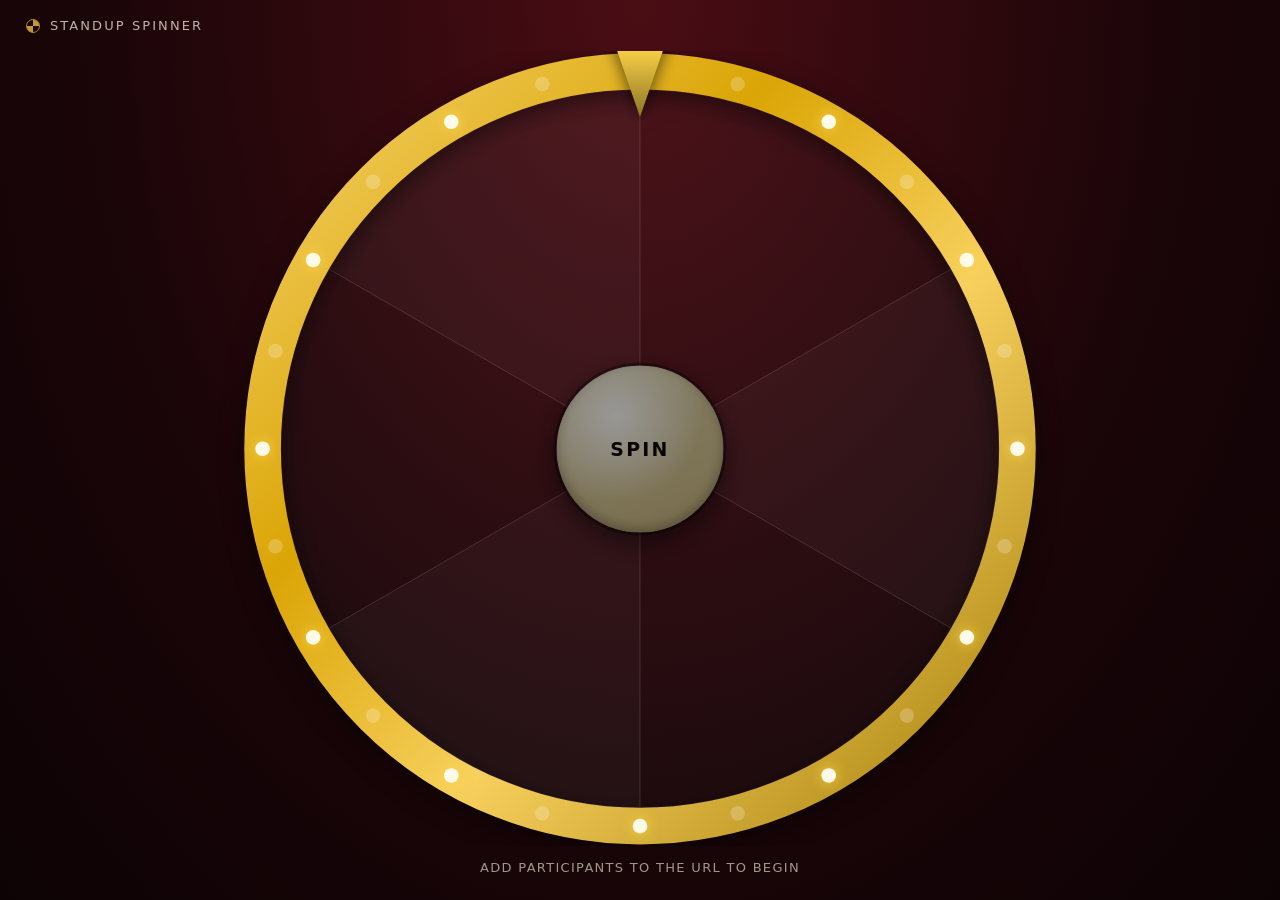
==== index.html @ c81815bb "Domain model, decisions, wheel logic and canvas renderer CONTEXT.md and six ADRs capture the design " ====
<!DOCTYPE html>
<html lang="en">
<head>
<meta charset="utf-8">
<meta name="viewport" content="width=device-width, initial-scale=1, viewport-fit=cover">
<title>Standup Spinner</title>
<meta name="description" content="Spin the wheel to pick who speaks next at standup.">
<link rel="stylesheet" href="styles.css">
</head>
<body>
<div id="app">
  <div class="bg-image" id="bgImage"></div>
  <div class="bg-scrim"></div>

  <header class="topbar">
    <div class="brand">
      <span class="brand-mark" aria-hidden="true"></span>
      <span class="brand-name">Standup Spinner</span>
    </div>
  </header>

  <main class="stage" id="stage">
    <div class="wheel-area">
      <div class="wheel-wrap">
        <canvas id="wheel"></canvas>
        <button id="spinBtn" class="hub" type="button">
          <span class="hub-label">Spin</span>
        </button>
      </div>
      <p class="wheel-caption" id="caption"></p>
    </div>
  </main>

  <div class="sr-only" id="announcer" aria-live="polite" role="status"></div>
</div>
<script src="app.js"></script>
</body>
</html>
---- styles.css ----
/* Standup Spinner — theme values arrive as custom properties set by app.js */

:root {
  --bg: radial-gradient(ellipse at 50% 0%, #4a0d14 0%, #1a0508 60%, #0d0305 100%);
  --accent: #ffd447;
  --rim: #f2b705;
  --text: #fff6e5;
  --scrim: 0;
  --ui-font: "Avenir Next", "Segoe UI", system-ui, -apple-system, sans-serif;
}

* { box-sizing: border-box; }

html, body {
  height: 100%;
  margin: 0;
  overflow: hidden;
  background: #0d0305;
}

body {
  font-family: var(--ui-font);
  color: var(--text);
  -webkit-font-smoothing: antialiased;
}

#app {
  position: relative;
  height: 100%;
  display: flex;
  flex-direction: column;
  background: var(--bg);
}

/* The custom background image is a layer behind everything and never spins.
   It fades in when it arrives; nothing waits on it. */
.bg-image {
  position: absolute;
  inset: 0;
  background-size: cover;
  background-position: center;
  opacity: 0;
  transition: opacity .6s ease;
  pointer-events: none;
}
.bg-image.loaded { opacity: 1; }

/* Scrim keeps labels readable over any image the user points us at. */
.bg-scrim {
  position: absolute;
  inset: 0;
  background: var(--bg);
  opacity: var(--scrim);
  pointer-events: none;
  transition: opacity .6s ease;
}

.topbar {
  position: relative;
  display: flex;
  align-items: center;
  justify-content: space-between;
  padding: 18px 26px;
  flex: 0 0 auto;
}

.brand {
  display: flex;
  align-items: center;
  gap: 10px;
  font-size: 13px;
  letter-spacing: .16em;
  text-transform: uppercase;
  opacity: .72;
}

.brand-mark {
  width: 14px;
  height: 14px;
  border-radius: 50%;
  background: conic-gradient(var(--accent) 0 25%, transparent 0 50%, var(--accent) 0 75%, transparent 0);
  border: 1px solid var(--rim);
}

.stage {
  position: relative;
  flex: 1 1 auto;
  display: flex;
  align-items: center;
  justify-content: center;
  min-height: 0;
  padding: 0 24px 24px;
}

.wheel-area {
  display: flex;
  flex-direction: column;
  align-items: center;
  gap: 14px;
  height: 100%;
  width: 100%;
  min-height: 0;
}

/* The wrap just claims the leftover space; the canvas centres a circle in
   whatever shape that turns out to be. */
.wheel-wrap {
  position: relative;
  flex: 1 1 auto;
  min-height: 0;
  width: 100%;
}

#wheel {
  display: block;
  width: 100%;
  height: 100%;
}

/* The hub is the spin button: the most obvious thing on screen should be
   the thing you press. */
.hub {
  position: absolute;
  left: 50%;
  top: 50%;
  transform: translate(-50%, -50%);
  border-radius: 50%;
  border: none;
  padding: 0;
  cursor: pointer;
  font-family: inherit;
  color: #1a0508;
  background:
    radial-gradient(circle at 35% 30%, rgba(255,255,255,.95), rgba(255,255,255,0) 55%),
    linear-gradient(160deg, var(--accent), var(--rim));
  box-shadow:
    0 0 0 3px rgba(0,0,0,.35),
    0 10px 28px rgba(0,0,0,.55),
    inset 0 -4px 12px rgba(0,0,0,.28);
  transition: transform .12s ease, box-shadow .2s ease, filter .2s ease;
}

.hub:hover:not(:disabled) { transform: translate(-50%, -50%) scale(1.045); }
.hub:active:not(:disabled) { transform: translate(-50%, -50%) scale(.965); }

.hub:focus-visible {
  outline: 3px solid #fff;
  outline-offset: 4px;
}

.hub:disabled {
  cursor: default;
  filter: grayscale(.7) brightness(.6);
}

.hub-label {
  font-size: clamp(11px, 2.1vh, 19px);
  font-weight: 800;
  letter-spacing: .12em;
  text-transform: uppercase;
}

.wheel-caption {
  margin: 0;
  flex: 0 0 auto;
  font-size: 13px;
  letter-spacing: .1em;
  text-transform: uppercase;
  opacity: .6;
  min-height: 1.2em;
  text-align: center;
}

.sr-only {
  position: absolute;
  width: 1px; height: 1px;
  padding: 0; margin: -1px;
  overflow: hidden;
  clip: rect(0 0 0 0);
  white-space: nowrap;
  border: 0;
}

@media (max-width: 700px) {
  .topbar { padding: 12px 16px; }
  .stage { padding: 0 12px 16px; }
}
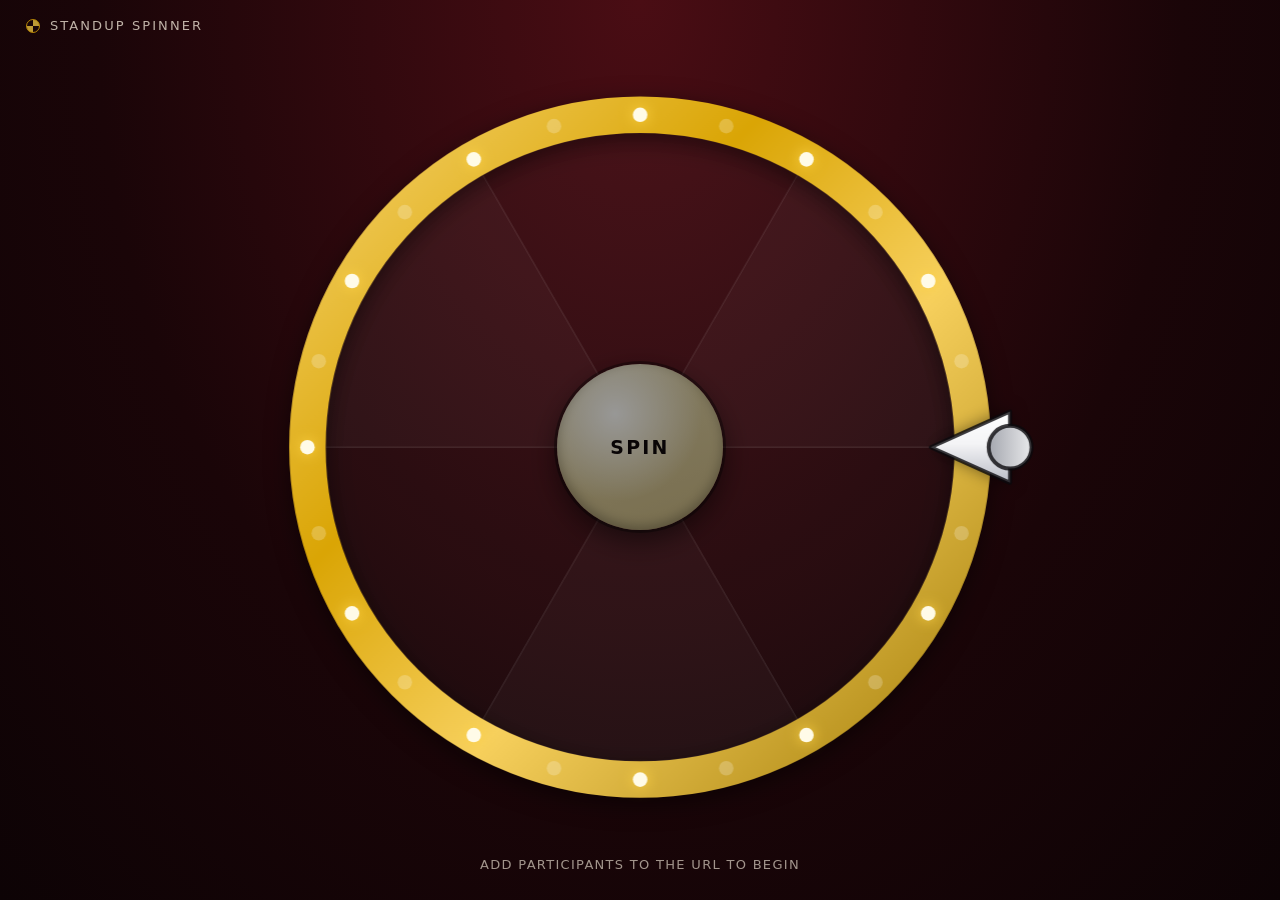
==== commit a814e0c3: "Speaker view, turn timer, overtime and the end card Landing a spin slides the wheel left and hands h" ====
--- a/index.html
+++ b/index.html
@@ -8,7 +8,7 @@
 <link rel="stylesheet" href="styles.css">
 </head>
 <body>
-<div id="app">
+<div id="app" class="state-idle">
   <div class="bg-image" id="bgImage"></div>
   <div class="bg-scrim"></div>
 
@@ -29,6 +29,37 @@
       </div>
       <p class="wheel-caption" id="caption"></p>
     </div>
+
+    <section class="speaker" id="speaker" aria-labelledby="speakerName">
+      <div class="speaker-inner">
+        <p class="eyebrow">Now speaking</p>
+        <h1 class="speaker-name" id="speakerName"></h1>
+
+        <ul class="prompts" id="prompts"></ul>
+
+        <div class="timer" id="timer">
+          <div class="clock" id="clock">0:00</div>
+          <div class="track"><div class="fill" id="timerFill"></div></div>
+          <div class="timer-controls">
+            <button type="button" class="btn btn-primary" id="timerToggle">Start</button>
+            <button type="button" class="btn" id="timerReset">Reset</button>
+          </div>
+        </div>
+      </div>
+    </section>
+
+    <section class="endcard" id="endcard" aria-labelledby="endTitle">
+      <div class="endcard-inner">
+        <p class="eyebrow">That's standup</p>
+        <h1 class="end-title" id="endTitle"></h1>
+        <p class="end-sub" id="endSub"></p>
+        <ol class="order" id="order"></ol>
+        <div class="end-actions">
+          <button type="button" class="btn btn-primary" id="newRound">New round</button>
+          <button type="button" class="btn" id="copyLink">Copy board link</button>
+        </div>
+      </div>
+    </section>
   </main>
 
   <div class="sr-only" id="announcer" aria-live="polite" role="status"></div>
--- a/styles.css
+++ b/styles.css
@@ -85,22 +85,29 @@
 .stage {
   position: relative;
   flex: 1 1 auto;
-  display: flex;
-  align-items: center;
-  justify-content: center;
   min-height: 0;
-  padding: 0 24px 24px;
-}
+  display: grid;
+  grid-template-columns: 1fr 0fr;
+  align-items: stretch;
+  gap: 0;
+  padding: 0 clamp(16px, 3vw, 40px) clamp(16px, 3vh, 32px);
+  transition: grid-template-columns .55s cubic-bezier(.22, 1, .36, 1);
+}
+
+/* The wheel slides left and gives up half the stage to the speaker. */
+#app.state-speaking .stage { grid-template-columns: 1fr 1.02fr; }
+#app.state-complete .stage { grid-template-columns: 0fr 1fr; }
 
 .wheel-area {
   display: flex;
   flex-direction: column;
   align-items: center;
   gap: 14px;
-  height: 100%;
-  width: 100%;
+  min-width: 0;
   min-height: 0;
 }
+
+#app.state-complete .wheel-area { opacity: 0; pointer-events: none; }
 
 /* The wrap just claims the leftover space; the canvas centres a circle in
    whatever shape that turns out to be. */
@@ -171,6 +178,207 @@
   text-align: center;
 }
 
+/* ------------------------------------------------------------ speaker view */
+/* Both share the stage's second column: only one is ever visible, and the
+   end card must not wrap onto an implicit third track. */
+.speaker, .endcard {
+  grid-column: 2;
+  grid-row: 1;
+  min-width: 0;
+  overflow: hidden;
+  display: flex;
+  align-items: center;
+  opacity: 0;
+  visibility: hidden;
+  transition: opacity .35s ease .12s, visibility 0s linear .5s;
+}
+
+#app.state-speaking .speaker,
+#app.state-complete .endcard {
+  opacity: 1;
+  visibility: visible;
+  transition: opacity .4s ease .18s, visibility 0s;
+}
+
+/* While the wheel is spinning the outgoing speaker fades back, so nobody
+   reads a stale name and a freshly reset clock as if they were live. */
+#app.spinning .speaker-inner { opacity: .22; }
+
+.speaker-inner, .endcard-inner {
+  transition: opacity .25s ease;
+  width: 100%;
+  padding-left: clamp(16px, 3vw, 44px);
+  max-height: 100%;
+  overflow: auto;
+}
+
+.eyebrow {
+  margin: 0 0 6px;
+  font-size: 12px;
+  letter-spacing: .22em;
+  text-transform: uppercase;
+  opacity: .55;
+}
+
+.speaker-name {
+  margin: 0 0 clamp(14px, 2.4vh, 26px);
+  font-size: clamp(34px, 6.4vw, 84px);
+  line-height: 1.02;
+  letter-spacing: -.02em;
+  font-weight: 800;
+  overflow-wrap: anywhere;
+}
+
+/* A memory aid, not a form. Nobody types into this app during standup. */
+.prompts {
+  list-style: none;
+  margin: 0 0 clamp(18px, 3vh, 34px);
+  padding: 0;
+  display: flex;
+  flex-direction: column;
+  gap: 8px;
+  max-width: 34ch;
+}
+
+.prompts li {
+  position: relative;
+  padding-left: 22px;
+  font-size: clamp(14px, 1.7vh, 19px);
+  opacity: .78;
+}
+
+.prompts li::before {
+  content: "";
+  position: absolute;
+  left: 0;
+  top: .55em;
+  width: 8px;
+  height: 8px;
+  border-radius: 2px;
+  background: var(--accent);
+  opacity: .8;
+}
+
+/* -------------------------------------------------------------------- timer */
+.clock {
+  font-variant-numeric: tabular-nums;
+  font-feature-settings: "tnum";
+  font-size: clamp(40px, 8vh, 92px);
+  font-weight: 700;
+  line-height: 1;
+  letter-spacing: -.02em;
+  transition: color .3s ease;
+}
+
+.timer.warning .clock { color: #ffb020; }
+.timer.overtime .clock { color: #ff5a52; }
+
+.track {
+  margin: 14px 0 18px;
+  height: 7px;
+  border-radius: 4px;
+  background: rgba(255,255,255,.14);
+  overflow: hidden;
+  max-width: 420px;
+}
+
+.fill {
+  height: 100%;
+  width: 100%;
+  border-radius: 4px;
+  background: var(--accent);
+  transform-origin: left center;
+  transition: background-color .3s ease;
+}
+
+.timer.warning .fill { background: #ffb020; }
+.timer.overtime .fill { background: #ff5a52; }
+
+.timer-controls { display: flex; gap: 10px; flex-wrap: wrap; }
+
+.btn {
+  font-family: inherit;
+  font-size: 14px;
+  font-weight: 600;
+  letter-spacing: .04em;
+  padding: 11px 20px;
+  border-radius: 999px;
+  border: 1px solid rgba(255,255,255,.28);
+  background: rgba(255,255,255,.07);
+  color: var(--text);
+  cursor: pointer;
+  transition: background-color .15s ease, transform .1s ease, border-color .15s ease;
+}
+
+.btn:hover { background: rgba(255,255,255,.15); }
+.btn:active { transform: translateY(1px); }
+.btn:focus-visible { outline: 3px solid var(--accent); outline-offset: 2px; }
+
+.btn-primary {
+  background: var(--accent);
+  border-color: transparent;
+  color: #16100a;
+}
+.btn-primary:hover { background: var(--accent); filter: brightness(1.08); }
+
+/* ----------------------------------------------------------------- end card */
+.end-title {
+  margin: 0 0 8px;
+  font-size: clamp(30px, 5vw, 64px);
+  font-weight: 800;
+  letter-spacing: -.02em;
+}
+
+.end-sub {
+  margin: 0 0 clamp(16px, 2.6vh, 28px);
+  font-size: clamp(14px, 1.8vh, 19px);
+  opacity: .7;
+}
+
+.order {
+  list-style: none;
+  counter-reset: turn;
+  margin: 0 0 clamp(18px, 3vh, 30px);
+  padding: 0;
+  display: flex;
+  flex-direction: column;
+  gap: 6px;
+  max-width: 440px;
+}
+
+.order li {
+  counter-increment: turn;
+  display: flex;
+  align-items: baseline;
+  gap: 12px;
+  padding: 9px 14px;
+  border-radius: 10px;
+  background: rgba(255,255,255,.06);
+  font-size: clamp(14px, 1.7vh, 18px);
+}
+
+.order li::before {
+  content: counter(turn);
+  font-size: 12px;
+  opacity: .5;
+  min-width: 1.2em;
+  font-variant-numeric: tabular-nums;
+}
+
+.order .who { font-weight: 600; flex: 1 1 auto; overflow-wrap: anywhere; }
+
+.order .took {
+  font-variant-numeric: tabular-nums;
+  opacity: .65;
+  font-size: .92em;
+}
+
+.order li.over { background: rgba(255,90,82,.16); }
+.order li.over .took { color: #ff8a84; opacity: 1; }
+.order li.untimed .took { font-style: italic; opacity: .45; }
+
+.end-actions { display: flex; gap: 10px; flex-wrap: wrap; }
+
 .sr-only {
   position: absolute;
   width: 1px; height: 1px;
@@ -181,7 +389,28 @@
   border: 0;
 }
 
-@media (max-width: 700px) {
+@media (max-width: 860px) {
   .topbar { padding: 12px 16px; }
-  .stage { padding: 0 12px 16px; }
-}
+
+  /* A phone is a spectator, not the facilitator: stack, and let the wheel
+     become a strip above the speaker. */
+  .stage,
+  #app.state-speaking .stage,
+  #app.state-complete .stage {
+    grid-template-columns: 1fr;
+    grid-template-rows: minmax(0, 1fr) auto;
+    transition: none;
+  }
+
+  .speaker, .endcard { grid-column: 1; grid-row: 2; }
+  #app.state-speaking .wheel-area { flex: 0 0 34vh; }
+  /* With the wheel gone there is only the card, so it gets the whole stage
+     rather than being pushed into a second row under a blank one. */
+  #app.state-complete .wheel-area { display: none; }
+  #app.state-complete .stage { grid-template-rows: 1fr; }
+  #app.state-complete .endcard { grid-row: 1; }
+
+  .speaker-inner, .endcard-inner { padding-left: 0; padding-top: 12px; }
+  .speaker-name { font-size: clamp(30px, 9vw, 52px); }
+  .clock { font-size: clamp(38px, 12vw, 64px); }
+}
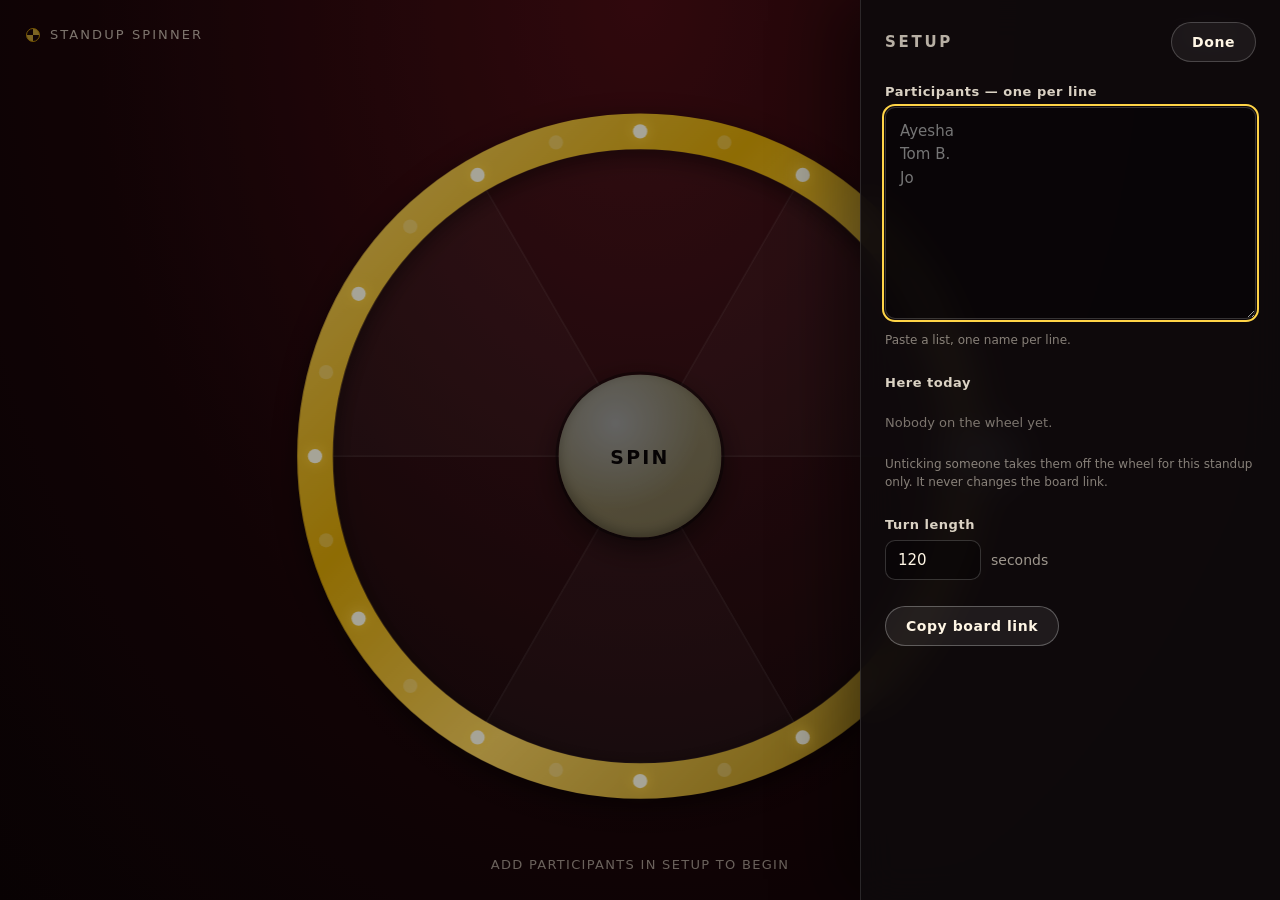
==== commit 15d8c2f5: "Setup panel, presence, duplicate rejection and the empty states The Setup panel is the only way the " ====
--- a/index.html
+++ b/index.html
@@ -17,6 +17,7 @@
       <span class="brand-mark" aria-hidden="true"></span>
       <span class="brand-name">Standup Spinner</span>
     </div>
+    <button type="button" class="btn btn-ghost" id="setupToggle" aria-expanded="false" aria-controls="setup">Setup</button>
   </header>
 
   <main class="stage" id="stage">
@@ -28,6 +29,7 @@
         </button>
       </div>
       <p class="wheel-caption" id="caption"></p>
+      <p class="away-strip" id="awayStrip" hidden></p>
     </div>
 
     <section class="speaker" id="speaker" aria-labelledby="speakerName">
@@ -62,6 +64,45 @@
     </section>
   </main>
 
+  <aside class="setup" id="setup" aria-label="Setup" aria-hidden="true">
+    <div class="setup-head">
+      <h2>Setup</h2>
+      <button type="button" class="btn btn-ghost" id="setupClose">Done</button>
+    </div>
+
+    <div class="field">
+      <label for="roster">Participants — one per line</label>
+      <textarea id="roster" rows="8" spellcheck="false" autocomplete="off"
+                placeholder="Ayesha&#10;Tom B.&#10;Jo"></textarea>
+      <p class="hint" id="rosterHint"></p>
+      <p class="warn" id="dupWarn" hidden></p>
+    </div>
+
+    <div class="field">
+      <p class="field-label">Here today</p>
+      <div class="presence" id="presence"></div>
+      <p class="hint">Unticking someone takes them off the wheel for this standup only. It never changes the board link.</p>
+    </div>
+
+    <div class="field">
+      <label for="turnLength">Turn length</label>
+      <div class="row">
+        <input type="number" id="turnLength" min="15" max="3600" step="15" inputmode="numeric">
+        <span class="unit">seconds</span>
+      </div>
+    </div>
+
+    <div class="setup-actions">
+      <button type="button" class="btn" id="copyLinkSetup">Copy board link</button>
+    </div>
+  </aside>
+  <div class="scrim-click" id="setupScrim" hidden></div>
+
+  <div class="toast" id="toast" hidden>
+    <span id="toastText"></span>
+    <button type="button" class="toast-undo" id="toastUndo">Undo</button>
+  </div>
+
   <div class="sr-only" id="announcer" aria-live="polite" role="status"></div>
 </div>
 <script src="app.js"></script>
--- a/styles.css
+++ b/styles.css
@@ -10,6 +10,10 @@
 }
 
 * { box-sizing: border-box; }
+
+/* Several elements below set `display`, which would otherwise beat the
+   `hidden` attribute and leave them on screen. */
+[hidden] { display: none !important; }
 
 html, body {
   height: 100%;
@@ -414,3 +418,207 @@
   .speaker-name { font-size: clamp(30px, 9vw, 52px); }
   .clock { font-size: clamp(38px, 12vw, 64px); }
 }
+
+/* ------------------------------------------------------------ setup panel */
+.topbar .btn-ghost {
+  padding: 8px 16px;
+  font-size: 13px;
+  letter-spacing: .1em;
+  text-transform: uppercase;
+}
+
+.btn-ghost {
+  background: rgba(255,255,255,.06);
+  border-color: rgba(255,255,255,.2);
+}
+
+.setup {
+  position: absolute;
+  top: 0;
+  right: 0;
+  z-index: 30;
+  width: min(420px, 92vw);
+  height: 100%;
+  overflow-y: auto;
+  padding: 22px 24px 32px;
+  background: rgba(14, 10, 12, .93);
+  backdrop-filter: blur(18px);
+  -webkit-backdrop-filter: blur(18px);
+  border-left: 1px solid rgba(255,255,255,.12);
+  box-shadow: -24px 0 60px rgba(0,0,0,.45);
+  transform: translateX(101%);
+  visibility: hidden;
+  transition: transform .34s cubic-bezier(.22, 1, .36, 1), visibility 0s linear .34s;
+}
+
+#app.setup-open .setup {
+  transform: translateX(0);
+  visibility: visible;
+  transition: transform .34s cubic-bezier(.22, 1, .36, 1), visibility 0s;
+}
+
+.scrim-click {
+  position: absolute;
+  inset: 0;
+  z-index: 20;
+  background: rgba(0,0,0,.35);
+}
+
+.setup-head {
+  display: flex;
+  align-items: center;
+  justify-content: space-between;
+  margin-bottom: 22px;
+}
+
+.setup-head h2 {
+  margin: 0;
+  font-size: 15px;
+  letter-spacing: .18em;
+  text-transform: uppercase;
+  opacity: .7;
+  font-weight: 600;
+}
+
+.field { margin-bottom: 26px; }
+
+.field label, .field-label {
+  display: block;
+  margin: 0 0 8px;
+  font-size: 13px;
+  font-weight: 600;
+  letter-spacing: .04em;
+  opacity: .85;
+}
+
+#roster {
+  width: 100%;
+  resize: vertical;
+  min-height: 140px;
+  padding: 12px 14px;
+  border-radius: 10px;
+  border: 1px solid rgba(255,255,255,.18);
+  background: rgba(0,0,0,.35);
+  color: var(--text);
+  font-family: inherit;
+  font-size: 15px;
+  line-height: 1.55;
+}
+
+#roster:focus-visible, input[type="number"]:focus-visible {
+  outline: 2px solid var(--accent);
+  outline-offset: 1px;
+}
+
+.hint {
+  margin: 8px 0 0;
+  font-size: 12px;
+  line-height: 1.5;
+  opacity: .5;
+}
+
+.warn {
+  margin: 10px 0 0;
+  padding: 9px 12px;
+  border-radius: 8px;
+  background: rgba(255,90,82,.16);
+  color: #ffb4af;
+  font-size: 13px;
+  line-height: 1.45;
+}
+
+.presence {
+  display: flex;
+  flex-direction: column;
+  gap: 2px;
+}
+
+.presence label {
+  display: flex;
+  align-items: center;
+  gap: 10px;
+  margin: 0;
+  padding: 7px 10px;
+  border-radius: 8px;
+  font-size: 15px;
+  font-weight: 500;
+  letter-spacing: 0;
+  opacity: 1;
+  cursor: pointer;
+  transition: background-color .12s ease;
+}
+
+.presence label:hover { background: rgba(255,255,255,.07); }
+.presence input { width: 17px; height: 17px; accent-color: var(--accent); cursor: pointer; }
+.presence label.away { opacity: .42; text-decoration: line-through; }
+.presence .empty { opacity: .45; font-size: 13px; padding: 4px 0; }
+
+.row { display: flex; align-items: center; gap: 10px; }
+
+input[type="number"] {
+  width: 96px;
+  padding: 10px 12px;
+  border-radius: 10px;
+  border: 1px solid rgba(255,255,255,.18);
+  background: rgba(0,0,0,.35);
+  color: var(--text);
+  font-family: inherit;
+  font-size: 15px;
+}
+
+.unit { font-size: 14px; opacity: .6; }
+
+.setup-actions { display: flex; gap: 10px; flex-wrap: wrap; }
+
+/* Away participants leave the wheel entirely and are listed under it: being
+   away is a fact about today, settled before the first spin. */
+.away-strip {
+  margin: 0;
+  flex: 0 0 auto;
+  font-size: 12px;
+  letter-spacing: .06em;
+  text-transform: uppercase;
+  opacity: .42;
+  text-align: center;
+}
+
+/* ------------------------------------------------------------------ toast */
+.toast {
+  position: absolute;
+  z-index: 40;
+  left: 50%;
+  bottom: 26px;
+  transform: translateX(-50%);
+  display: flex;
+  align-items: center;
+  gap: 14px;
+  padding: 11px 14px 11px 18px;
+  border-radius: 999px;
+  background: rgba(22, 18, 20, .95);
+  border: 1px solid rgba(255,255,255,.16);
+  box-shadow: 0 12px 34px rgba(0,0,0,.5);
+  font-size: 14px;
+  animation: toast-in .22s ease;
+}
+
+@keyframes toast-in {
+  from { opacity: 0; transform: translate(-50%, 10px); }
+  to   { opacity: 1; transform: translate(-50%, 0); }
+}
+
+.toast-undo {
+  font: inherit;
+  font-weight: 700;
+  color: var(--accent);
+  background: none;
+  border: none;
+  padding: 4px 8px;
+  border-radius: 6px;
+  cursor: pointer;
+}
+
+.toast-undo:hover { background: rgba(255,255,255,.1); }
+
+@media (prefers-reduced-motion: reduce) {
+  .setup, .stage, .toast { transition-duration: .01ms; animation: none; }
+}
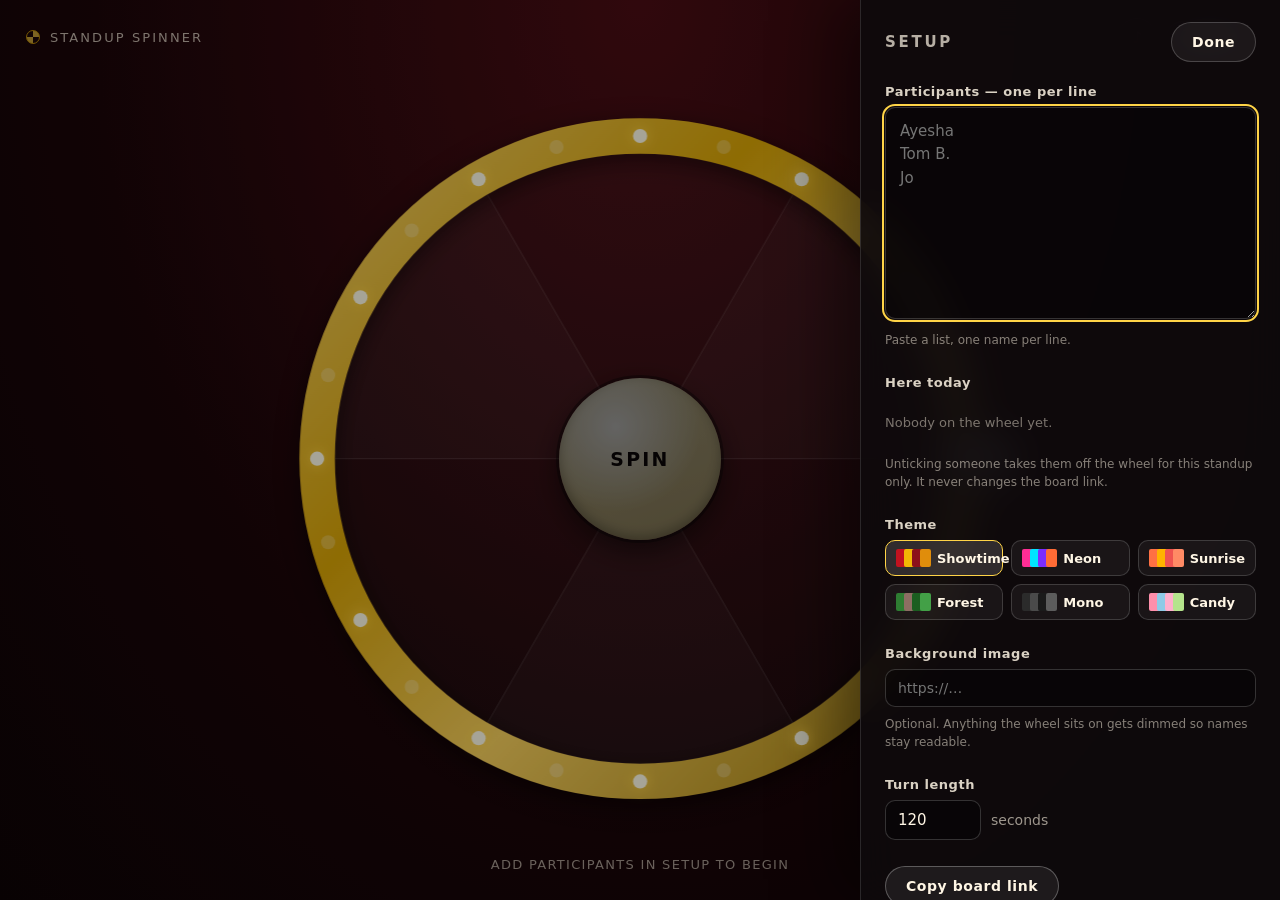
==== commit bfc9a7b5: "Theme picker, background field, sound, accessibility pass and favicon Themes and the background imag" ====
--- a/index.html
+++ b/index.html
@@ -5,6 +5,7 @@
 <meta name="viewport" content="width=device-width, initial-scale=1, viewport-fit=cover">
 <title>Standup Spinner</title>
 <meta name="description" content="Spin the wheel to pick who speaks next at standup.">
+<link rel="icon" href="data:image/svg+xml,%3Csvg%20xmlns%3D%22http%3A%2F%2Fwww.w3.org%2F2000%2Fsvg%22%20viewBox%3D%220%200%2032%2032%22%3E%3Cpath%20d%3D%22M16%2016L31.00%2016.00A15%2015%200%200%201%2023.50%2028.99Z%22%20fill%3D%22%23c1121f%22%2F%3E%3Cpath%20d%3D%22M16%2016L23.50%2028.99A15%2015%200%200%201%208.50%2028.99Z%22%20fill%3D%22%23f2b705%22%2F%3E%3Cpath%20d%3D%22M16%2016L8.50%2028.99A15%2015%200%200%201%201.00%2016.00Z%22%20fill%3D%22%238c0f1a%22%2F%3E%3Cpath%20d%3D%22M16%2016L1.00%2016.00A15%2015%200%200%201%208.50%203.01Z%22%20fill%3D%22%23e08d0b%22%2F%3E%3Cpath%20d%3D%22M16%2016L8.50%203.01A15%2015%200%200%201%2023.50%203.01Z%22%20fill%3D%22%23a50e1f%22%2F%3E%3Cpath%20d%3D%22M16%2016L23.50%203.01A15%2015%200%200%201%2031.00%2016.00Z%22%20fill%3D%22%23ffd447%22%2F%3E%3Ccircle%20cx%3D%2216%22%20cy%3D%2216%22%20r%3D%2215%22%20fill%3D%22none%22%20stroke%3D%22%23f2b705%22%20stroke-width%3D%222%22%2F%3E%3Ccircle%20cx%3D%2216%22%20cy%3D%2216%22%20r%3D%224.6%22%20fill%3D%22%23ffd447%22%20stroke%3D%22%235e4500%22%20stroke-width%3D%221%22%2F%3E%3C%2Fsvg%3E">
 <link rel="stylesheet" href="styles.css">
 </head>
 <body>
@@ -17,13 +18,17 @@
       <span class="brand-mark" aria-hidden="true"></span>
       <span class="brand-name">Standup Spinner</span>
     </div>
-    <button type="button" class="btn btn-ghost" id="setupToggle" aria-expanded="false" aria-controls="setup">Setup</button>
+    <div class="topbar-actions">
+      <button type="button" class="icon-btn" id="muteToggle" aria-pressed="false"
+              aria-label="Mute sound" title="Mute sound"><span id="muteGlyph" aria-hidden="true">♪</span></button>
+      <button type="button" class="btn btn-ghost" id="setupToggle" aria-expanded="false" aria-controls="setup">Setup</button>
+    </div>
   </header>
 
   <main class="stage" id="stage">
     <div class="wheel-area">
       <div class="wheel-wrap">
-        <canvas id="wheel"></canvas>
+        <canvas id="wheel" aria-hidden="true"></canvas>
         <button id="spinBtn" class="hub" type="button">
           <span class="hub-label">Spin</span>
         </button>
@@ -85,6 +90,17 @@
     </div>
 
     <div class="field">
+      <p class="field-label" id="themeLabel">Theme</p>
+      <div class="themes" id="themes" role="radiogroup" aria-labelledby="themeLabel"></div>
+    </div>
+
+    <div class="field">
+      <label for="background">Background image</label>
+      <input type="url" id="background" placeholder="https://…" spellcheck="false" autocomplete="off">
+      <p class="hint" id="backgroundHint">Optional. Anything the wheel sits on gets dimmed so names stay readable.</p>
+    </div>
+
+    <div class="field">
       <label for="turnLength">Turn length</label>
       <div class="row">
         <input type="number" id="turnLength" min="15" max="3600" step="15" inputmode="numeric">
--- a/styles.css
+++ b/styles.css
@@ -622,3 +622,83 @@
 @media (prefers-reduced-motion: reduce) {
   .setup, .stage, .toast { transition-duration: .01ms; animation: none; }
 }
+
+/* --------------------------------------------------------- theme controls */
+.topbar-actions { display: flex; align-items: center; gap: 10px; }
+
+.icon-btn {
+  width: 38px;
+  height: 38px;
+  display: grid;
+  place-items: center;
+  font-size: 16px;
+  font-family: inherit;
+  border-radius: 999px;
+  border: 1px solid rgba(255,255,255,.2);
+  background: rgba(255,255,255,.06);
+  color: var(--text);
+  cursor: pointer;
+  transition: background-color .15s ease, opacity .15s ease;
+}
+
+.icon-btn:hover { background: rgba(255,255,255,.15); }
+.icon-btn:focus-visible { outline: 3px solid var(--accent); outline-offset: 2px; }
+.icon-btn[aria-pressed="true"] { opacity: .5; }
+.icon-btn[aria-pressed="true"] span { text-decoration: line-through; }
+
+.themes {
+  display: grid;
+  grid-template-columns: repeat(auto-fill, minmax(104px, 1fr));
+  gap: 8px;
+}
+
+.theme-swatch {
+  display: flex;
+  align-items: center;
+  gap: 9px;
+  padding: 8px 10px;
+  border-radius: 10px;
+  border: 1px solid rgba(255,255,255,.16);
+  background: rgba(255,255,255,.05);
+  color: var(--text);
+  font: inherit;
+  font-size: 13px;
+  font-weight: 600;
+  cursor: pointer;
+  transition: border-color .15s ease, background-color .15s ease;
+}
+
+.theme-swatch:hover { background: rgba(255,255,255,.12); }
+.theme-swatch:focus-visible { outline: 3px solid var(--accent); outline-offset: 2px; }
+
+.theme-swatch[aria-checked="true"] {
+  border-color: var(--accent);
+  background: rgba(255,255,255,.14);
+}
+
+.swatch-dots {
+  display: flex;
+  flex: 0 0 auto;
+}
+
+.swatch-dots i {
+  width: 11px;
+  height: 18px;
+  display: block;
+  border-radius: 2px;
+  margin-right: -3px;
+}
+
+input[type="url"] {
+  width: 100%;
+  padding: 10px 12px;
+  border-radius: 10px;
+  border: 1px solid rgba(255,255,255,.18);
+  background: rgba(0,0,0,.35);
+  color: var(--text);
+  font-family: inherit;
+  font-size: 14px;
+}
+
+input[type="url"]:focus-visible { outline: 2px solid var(--accent); outline-offset: 1px; }
+input[type="url"].invalid { border-color: #ff5a52; }
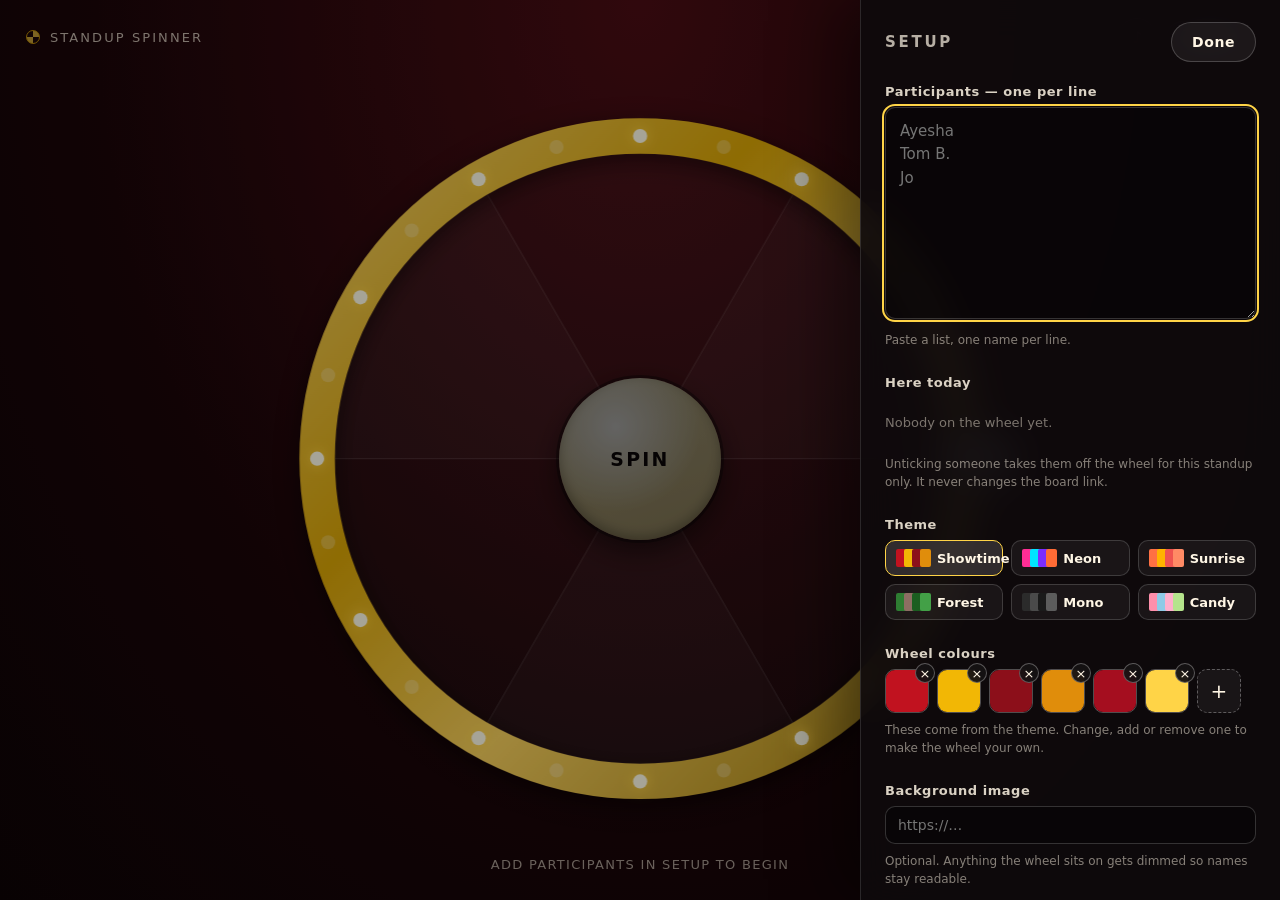
==== commit e61f5508: "Custom wheel colours, and a clock that can start itself A Board can now carry its own wedge colours " ====
--- a/index.html
+++ b/index.html
@@ -95,6 +95,13 @@
     </div>
 
     <div class="field">
+      <p class="field-label" id="coloursLabel">Wheel colours</p>
+      <div class="colours" id="colours" role="group" aria-labelledby="coloursLabel"></div>
+      <p class="hint" id="coloursHint"></p>
+      <button type="button" class="btn btn-small" id="coloursReset" hidden>Back to theme colours</button>
+    </div>
+
+    <div class="field">
       <label for="background">Background image</label>
       <input type="url" id="background" placeholder="https://…" spellcheck="false" autocomplete="off">
       <p class="hint" id="backgroundHint">Optional. Anything the wheel sits on gets dimmed so names stay readable.</p>
@@ -106,13 +113,21 @@
         <input type="number" id="turnLength" min="15" max="3600" step="15" inputmode="numeric">
         <span class="unit">seconds</span>
       </div>
+      <label class="check" for="autoStart">
+        <input type="checkbox" id="autoStart">
+        <span>Start the clock as soon as the wheel lands</span>
+      </label>
     </div>
 
     <div class="setup-actions">
       <button type="button" class="btn" id="copyLinkSetup">Copy board link</button>
+      <button type="button" class="btn btn-quiet" id="startAgain" hidden>Start again</button>
     </div>
+    <p class="hint" id="startAgainHint" hidden>Puts everyone back on the wheel and clears the clock. Who's away today stays away.</p>
   </aside>
   <div class="scrim-click" id="setupScrim" hidden></div>
+
+  <canvas class="confetti" id="confetti" aria-hidden="true"></canvas>
 
   <div class="toast" id="toast" hidden>
     <span id="toastText"></span>
--- a/styles.css
+++ b/styles.css
@@ -297,6 +297,28 @@
 
 .timer.warning .fill { background: #ffb020; }
 .timer.overtime .fill { background: #ff5a52; }
+
+/* Auto-start: the bar fills while the clock waits to start itself, then the
+   clock kicks as it goes. The kick plays on a manual start too. */
+.timer.arming .fill { animation: timer-arm var(--arm, 2500ms) linear both; }
+.timer.started .clock { animation: clock-go .7s cubic-bezier(.2, 1.6, .4, 1); transform-origin: 0 60%; }
+.timer.started .track { animation: track-go .7s ease-out; }
+
+@keyframes timer-arm {
+  from { transform: scaleX(0); opacity: .45; }
+  to   { transform: scaleX(1); opacity: 1; }
+}
+
+@keyframes clock-go {
+  0%   { transform: scale(1); }
+  35%  { transform: scale(1.12); color: var(--accent); text-shadow: 0 0 28px var(--accent); }
+  100% { transform: scale(1); }
+}
+
+@keyframes track-go {
+  0%   { box-shadow: 0 0 0 0 var(--accent); }
+  100% { box-shadow: 0 0 0 12px transparent; }
+}
 
 .timer-controls { display: flex; gap: 10px; flex-wrap: wrap; }
 
@@ -570,6 +592,14 @@
 
 .setup-actions { display: flex; gap: 10px; flex-wrap: wrap; }
 
+.btn-quiet {
+  border-color: rgba(255, 90, 82, .45);
+  color: #ffb4af;
+  background: rgba(255, 90, 82, .1);
+}
+
+.btn-quiet:hover { background: rgba(255, 90, 82, .2); }
+
 /* Away participants leave the wheel entirely and are listed under it: being
    away is a fact about today, settled before the first spin. */
 .away-strip {
@@ -619,8 +649,32 @@
 
 .toast-undo:hover { background: rgba(255,255,255,.1); }
 
+/* The celebration sits over the stage but under Setup, and never takes a
+   click: someone can press Next while it is still falling. */
+.confetti {
+  position: fixed;
+  inset: 0;
+  width: 100%;
+  height: 100%;
+  z-index: 15;
+  pointer-events: none;
+}
+
+/* The name arrives with a bounce, in time with the confetti. */
+.speaker-name.pop {
+  transform-origin: 0 60%;
+  animation: name-pop .75s cubic-bezier(.2, 1.6, .4, 1) .16s both;
+}
+
+@keyframes name-pop {
+  0%   { transform: scale(.55) translateY(14px); opacity: 0; filter: blur(6px); }
+  60%  { opacity: 1; filter: blur(0); }
+  100% { transform: none; opacity: 1; filter: none; }
+}
+
 @media (prefers-reduced-motion: reduce) {
-  .setup, .stage, .toast { transition-duration: .01ms; animation: none; }
+  .setup, .stage, .toast, .speaker-name.pop { transition-duration: .01ms; animation: none; }
+  .timer.arming .fill, .timer.started .clock, .timer.started .track { animation: none; }
 }
 
 /* --------------------------------------------------------- theme controls */
@@ -702,3 +756,87 @@
 
 input[type="url"]:focus-visible { outline: 2px solid var(--accent); outline-offset: 1px; }
 input[type="url"].invalid { border-color: #ff5a52; }
+
+/* -------------------------------------------------------- custom colours */
+.colours {
+  display: flex;
+  flex-wrap: wrap;
+  gap: 8px;
+}
+
+.colour-chip {
+  position: relative;
+  display: block;
+  width: 44px;
+  height: 44px;
+}
+
+.colour-chip input[type="color"] {
+  width: 100%;
+  height: 100%;
+  padding: 0;
+  border: 1px solid rgba(255,255,255,.28);
+  border-radius: 10px;
+  background: none;
+  cursor: pointer;
+  overflow: hidden;
+  -webkit-appearance: none;
+  appearance: none;
+}
+
+.colour-chip input[type="color"]::-webkit-color-swatch-wrapper { padding: 0; }
+.colour-chip input[type="color"]::-webkit-color-swatch { border: none; }
+.colour-chip input[type="color"]::-moz-color-swatch { border: none; }
+.colour-chip input[type="color"]:focus-visible { outline: 3px solid var(--accent); outline-offset: 2px; }
+
+.colour-remove {
+  position: absolute;
+  top: -6px;
+  right: -6px;
+  width: 20px;
+  height: 20px;
+  display: grid;
+  place-items: center;
+  padding: 0;
+  font: inherit;
+  font-size: 13px;
+  line-height: 1;
+  border-radius: 999px;
+  border: 1px solid rgba(255,255,255,.3);
+  background: rgba(22, 18, 20, .95);
+  color: var(--text);
+  cursor: pointer;
+}
+
+.colour-remove:hover { background: rgba(255, 90, 82, .5); }
+.colour-remove:focus-visible, .colour-add:focus-visible { outline: 3px solid var(--accent); outline-offset: 2px; }
+.colour-remove:disabled { display: none; }
+
+.colour-add {
+  width: 44px;
+  height: 44px;
+  font: inherit;
+  font-size: 20px;
+  border-radius: 10px;
+  border: 1px dashed rgba(255,255,255,.3);
+  background: rgba(255,255,255,.05);
+  color: var(--text);
+  cursor: pointer;
+}
+
+.colour-add:hover { background: rgba(255,255,255,.12); }
+
+.btn-small { margin-top: 10px; padding: 7px 14px; font-size: 12px; }
+
+.field label.check {
+  display: flex;
+  align-items: center;
+  gap: 10px;
+  margin: 12px 0 0;
+  font-size: 14px;
+  font-weight: 500;
+  letter-spacing: 0;
+  cursor: pointer;
+}
+
+.check input { width: 17px; height: 17px; accent-color: var(--accent); cursor: pointer; }
